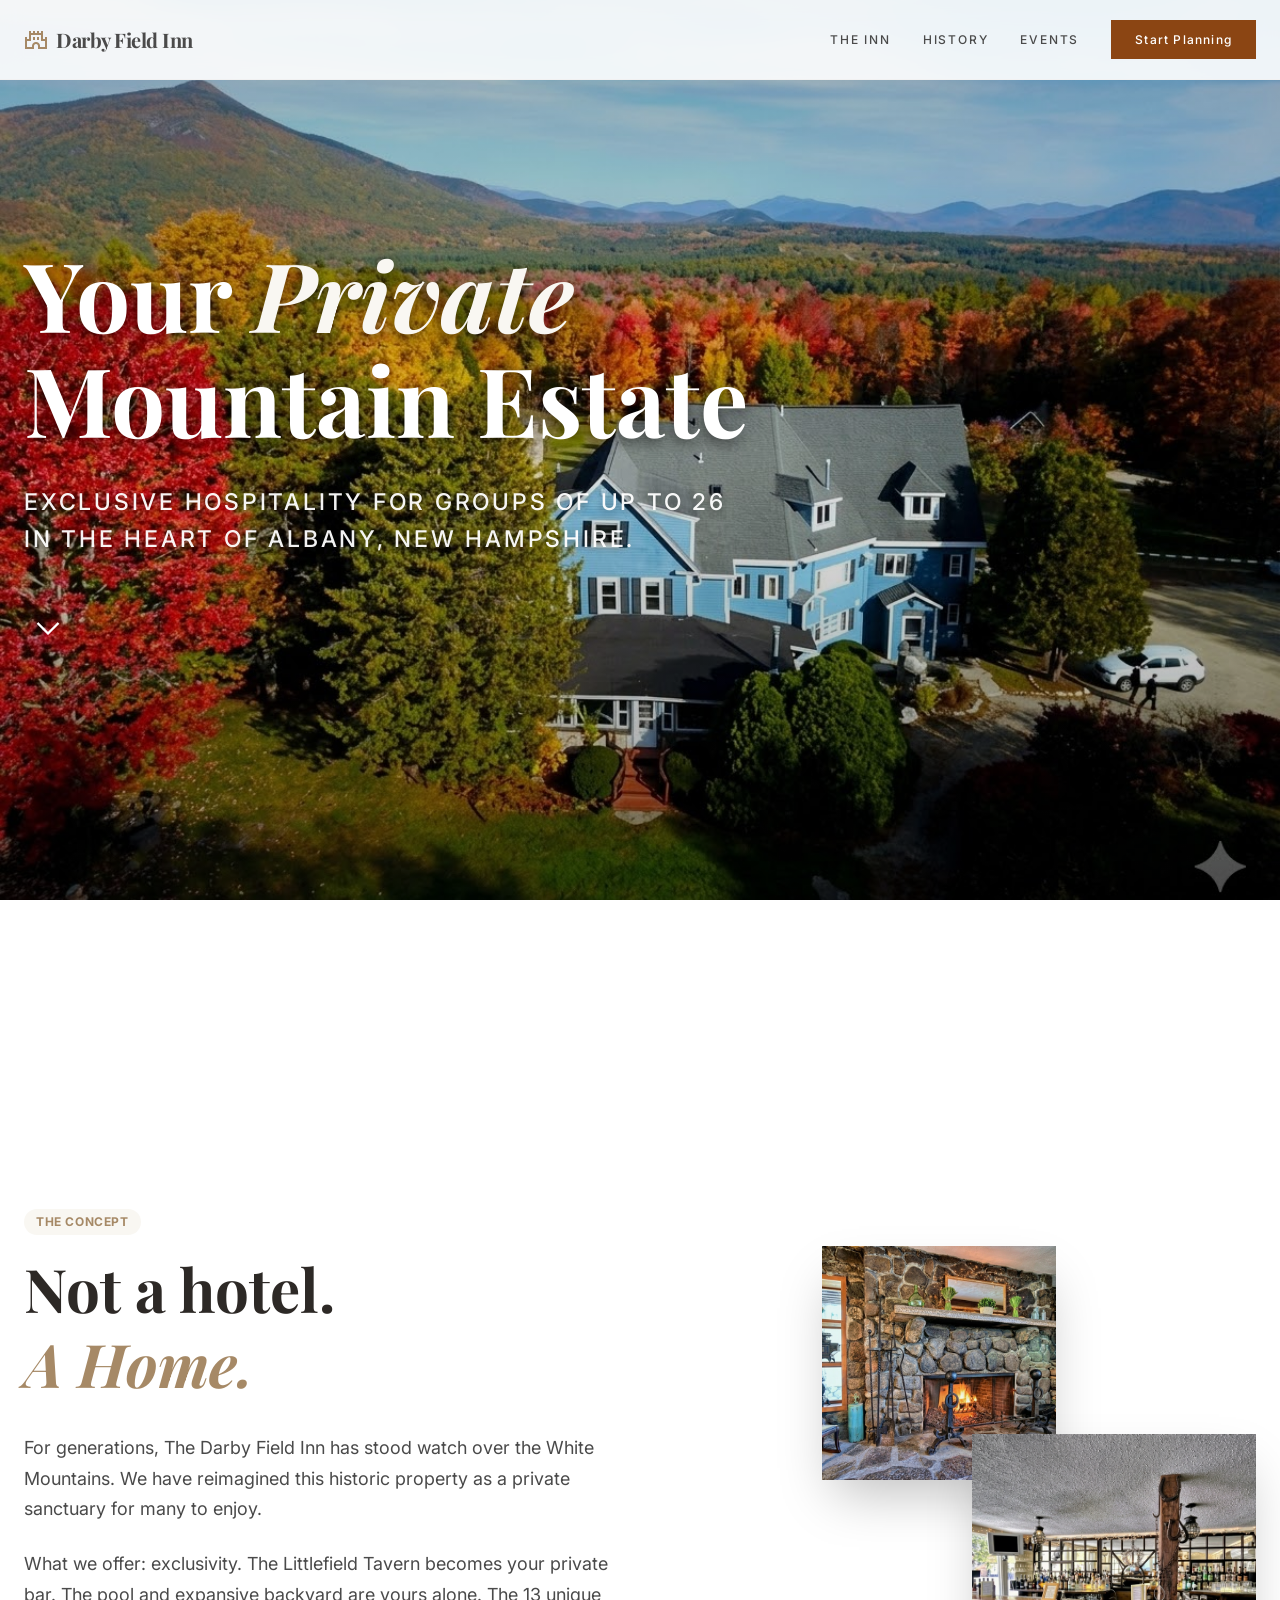
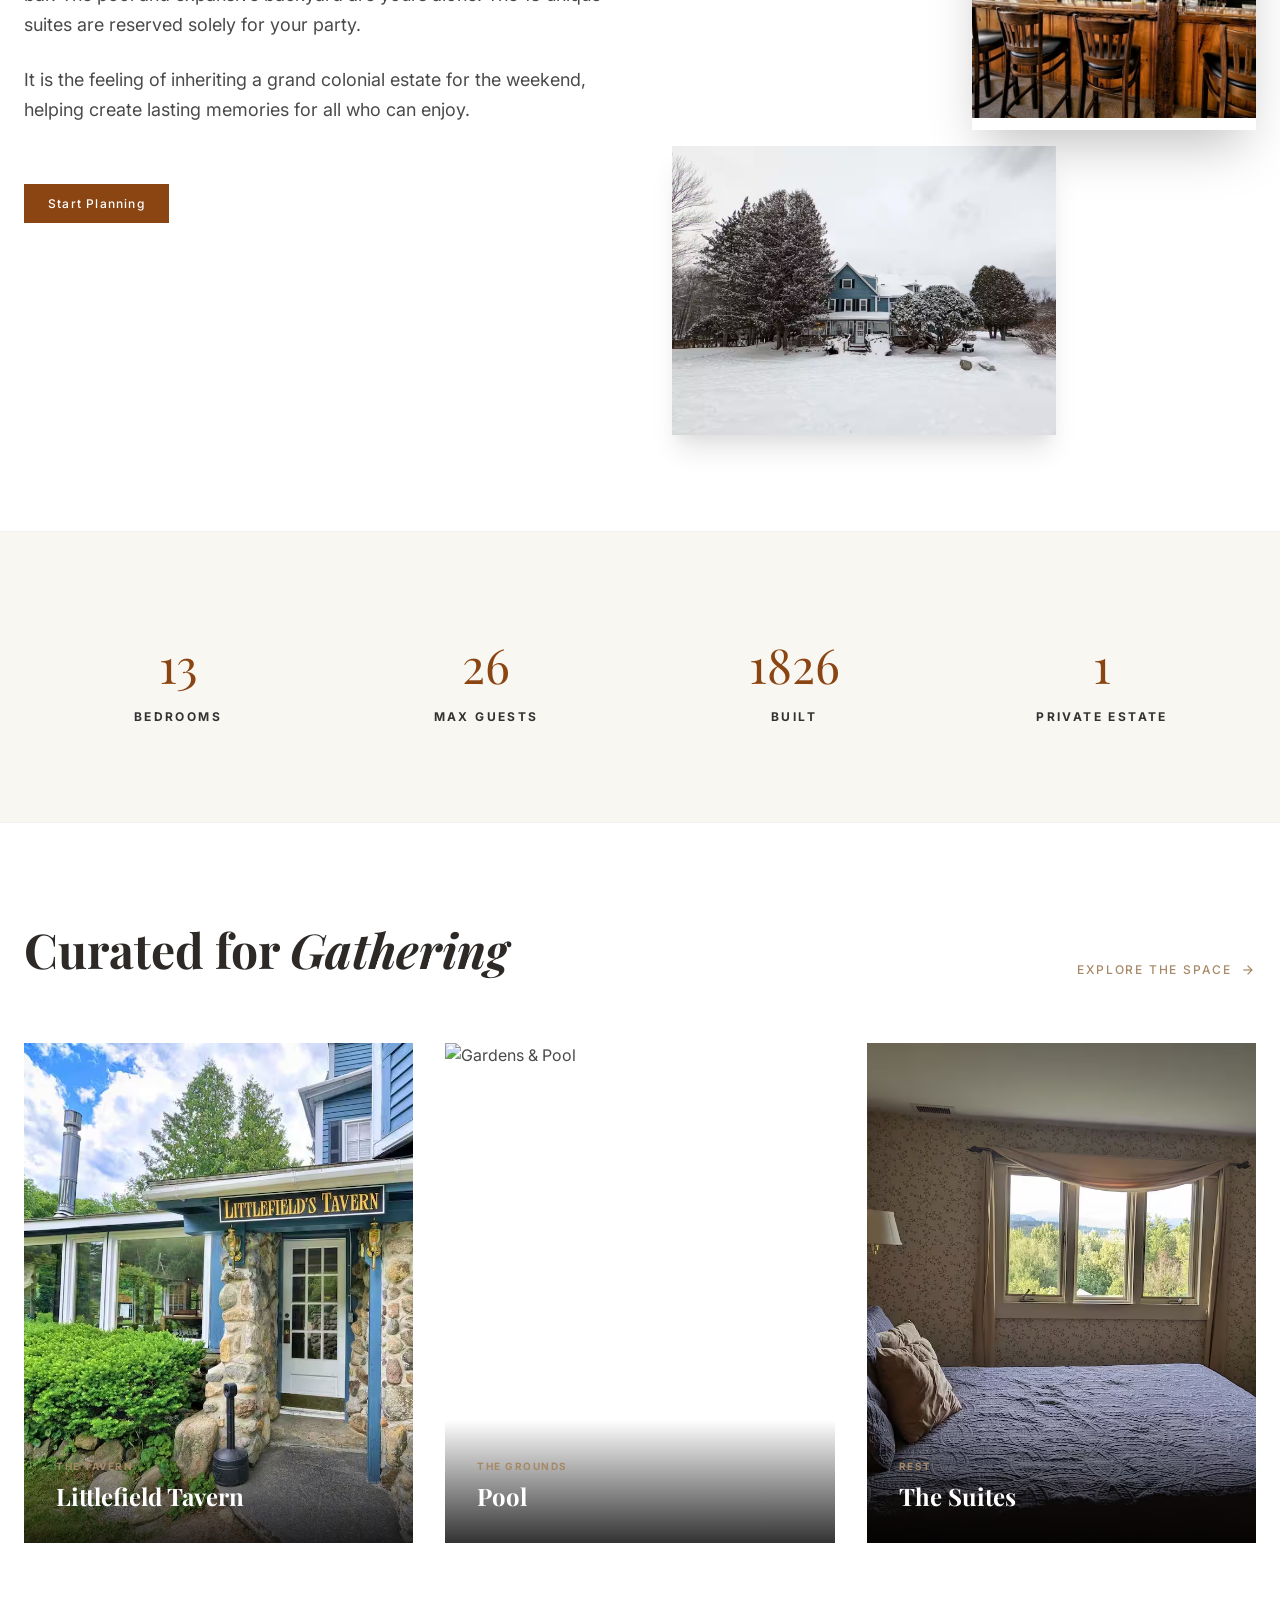
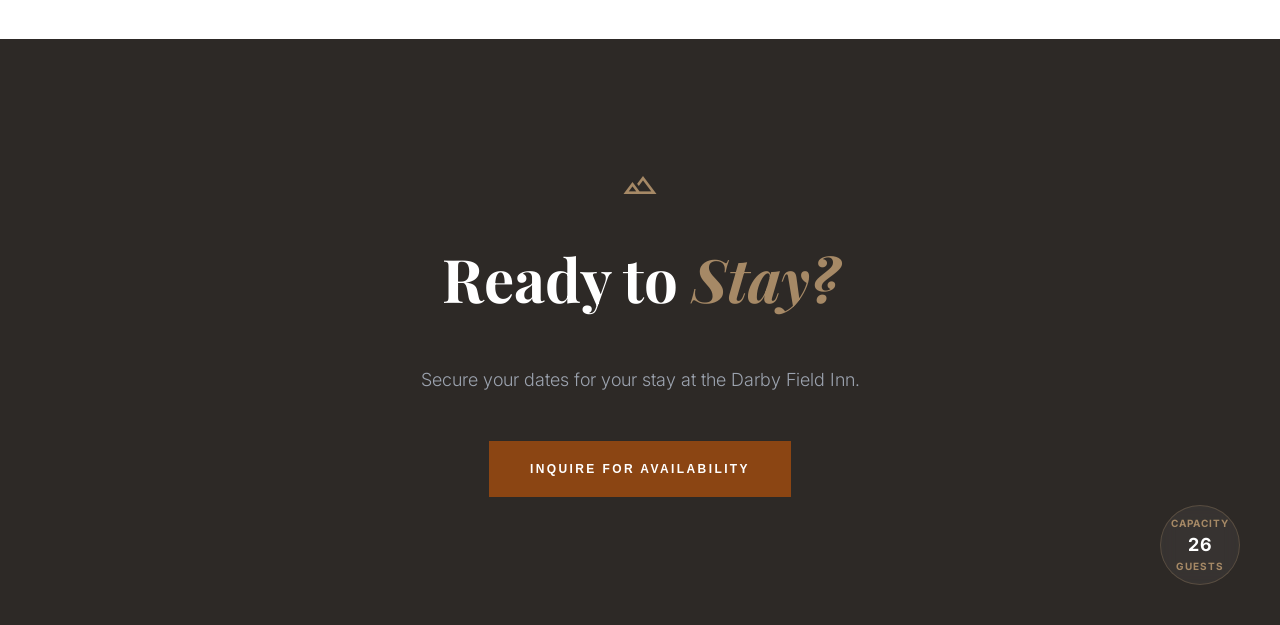
==== Darby Field Inn/index.html @ 7c450e68 "Unzip Darby Field Inn project files" ====
<!DOCTYPE html>
<html lang="en">

<head>
  <meta charset="UTF-8">
  <meta name="viewport" content="width=device-width, initial-scale=1.0">
  <title>Darby Field Inn | Luxury Mountain Retreat</title>
  <meta name="description"
    content="Exclusive hospitality for groups of up to 26 in the heart of Albany, New Hampshire. Your private sanctuary in the White Mountains.">

  <!-- Design System -->
  <link rel="stylesheet" href="design-system/css/index.css">

  <!-- Material Symbols -->
  <link href="https://fonts.googleapis.com/css2?family=Material+Symbols+Outlined:opsz,wght,FILL,GRAD@24,400,0,0"
    rel="stylesheet">

  <style>
    /* Hero specific styles */
    .hero {
      background: url('assets/images/Darby home hero.jpg') no-repeat center center/cover;
      height: 100vh;
      display: flex;
      align-items: center;
      position: relative;
    }

    .hero-content {
      z-index: 2;
    }

    .animate-float {
      animation: float 3s ease-in-out infinite;
    }

    @keyframes float {

      0%,
      100% {
        transform: translateY(0);
      }

      50% {
        transform: translateY(-10px);
      }
    }

    /* Stats Item */
    .stat-item {
      text-align: center;
    }

    .stat-value {
      font-size: var(--font-size-5xl);
      color: var(--color-primary);
      margin-bottom: var(--spacing-2);
      font-family: var(--font-family-display);
    }

    .stat-label {
      font-size: var(--font-size-xs);
      font-weight: var(--font-weight-bold);
      text-transform: uppercase;
      letter-spacing: 0.2em;
      color: var(--color-gray-dark);
    }

    /* Card Image Overlays */
    .card-grid-item {
      position: relative;
      height: 500px;
      overflow: hidden;
    }

    .card-grid-item img {
      width: 100%;
      height: 100%;
      object-fit: cover;
      transition: transform var(--transition-slow);
    }

    .card-grid-item:hover img {
      transform: scale(1.05);
    }

    .card-overlay {
      position: absolute;
      bottom: 0;
      left: 0;
      right: 0;
      padding: var(--spacing-8);
      background: linear-gradient(transparent, rgba(0, 0, 0, 0.8));
      color: var(--color-white);
    }

    /* Capacity Badge */
    .capacity-badge {
      position: absolute;
      bottom: 2.5rem;
      right: 2.5rem;
      width: 5rem;
      height: 5rem;
      border-radius: 9999px;
      border: 1px solid rgba(166, 137, 102, 0.3);
      display: flex;
      flex-direction: column;
      align-items: center;
      justify-content: center;
      background: rgba(255, 255, 255, 0.05);
      backdrop-filter: blur(8px);
      font-size: 10px;
      text-transform: uppercase;
      letter-spacing: 0.1em;
      font-weight: 700;
      z-index: 20;
    }

    .capacity-badge span:not(.number) {
      color: var(--color-estate-gold);
    }

    .capacity-badge .number {
      font-size: 1.125rem;
      font-weight: 700;
      line-height: 1.75rem;
      color: white;
    }
  </style>
</head>

<body>

  <!-- Navigation -->
  <nav class="fixed top-0 w-full z-50 bg-white/90 dark:bg-zinc-900/90 backdrop-blur-sm border-b border-gray-100 dark:border-zinc-800"
    style="position: fixed; top: 0; width: 100%; z-index: 100; background: rgba(255,255,255,0.9); backdrop-filter: blur(10px); border-bottom: 1px solid var(--color-gray-soft); height: 80px;">
    <div class="max-w-7xl mx-auto px-6 h-20 flex items-center justify-between" style="height: 100%; display: flex; align-items: center; justify-content: space-between; max-width: 1280px; margin: 0 auto; padding: 0 1.5rem;">
      <div class="flex items-center gap-2" style="display: flex; align-items: center; gap: 8px;">
        <span class="material-symbols-outlined text-gold">castle</span>
        <span class="font-display text-xl tracking-tight font-bold"
          style="font-family: var(--font-family-display); font-weight: bold; font-size: 1.25rem; letter-spacing: -0.025em;">Darby Field Inn</span>
      </div>
      <div class="hidden md:flex items-center space-x-8 text-xs uppercase tracking-widest font-medium" style="display: flex; align-items: center; gap: 2rem; font-size: 0.75rem; text-transform: uppercase; letter-spacing: 0.1em; font-weight: 500;">
        <a href="Estate%20page/the-estate.html" class="nav-link" style="text-decoration: none; color: inherit; transition: color 0.2s;">The Inn</a>
        <a href="History%20page/history.html" class="nav-link" style="text-decoration: none; color: inherit; transition: color 0.2s;">History</a>
        <a href="Events%20page/events.html" class="nav-link" style="text-decoration: none; color: inherit; transition: color 0.2s;">Events</a>
        <button class="button">Start Planning</button>
      </div>
    </div>
  </nav>

  <!-- Hero Section -->
  <section class="hero">
    <div class="hero-gradient-overlay absolute inset-0"></div>
    <div class="container hero-content text-white">
      <h1
        style="font-family: var(--font-family-display); font-size: 6rem; max-width: 900px; line-height: 1.1; color: var(--color-white); text-shadow: 0 4px 15px rgba(0,0,0,0.6);">
        Your <span class="serif-italic" style="color: var(--color-estate-cream);">Private</span><br>Mountain Estate
      </h1>
      <p class="uppercase-tracking-wide"
        style="font-size: clamp(1.125rem, 1.8vw, 1.5rem); margin-top: var(--spacing-8); max-width: 720px; opacity: 0.95; font-weight: 500; letter-spacing: 0.12em; line-height: 1.6; text-shadow: 0 2px 10px rgba(0,0,0,0.45);">
        Exclusive hospitality for groups of up to 26 in the heart of Albany, New Hampshire.
      </p>
      <div style="margin-top: var(--spacing-12);">
        <span class="material-symbols-outlined animate-float"
          style="font-size: 3rem; font-weight: 300;">expand_more</span>
      </div>
    </div>
  </section>

  <!-- Concept Section -->
  <section class="py-24">
    <div class="container grid lg:grid-cols-2 gap-16 items-center">
      <div>
        <span class="badge" style="margin-bottom: var(--spacing-4);">The Concept</span>
        <h2 style="font-size: var(--font-size-6xl); margin-bottom: var(--spacing-8);">
          Not a hotel.<br><span class="serif-italic text-gold">A Home.</span>
        </h2>
        <div style="color: var(--color-text-body); font-size: var(--font-size-lg); line-height: 1.7;">
          <p style="margin-bottom: var(--spacing-6);">
            For generations, The Darby Field Inn has stood watch over the White Mountains. 
            We have reimagined this historic property as a private sanctuary for many to enjoy.
          </p>
          <p style="margin-bottom: var(--spacing-6);">
            What we offer: exclusivity. The Littlefield Tavern becomes your private bar. 
            The pool and expansive backyard are yours alone. The 13 unique suites are reserved solely for your party.
          </p>
          <p>
            It is the feeling of inheriting a grand colonial estate for the weekend, 
            helping create lasting memories for all who can enjoy.
          </p>
        </div>
        <button class="button" style="margin-top: var(--spacing-10);">Start Planning</button>
      </div>

      <!-- Overlapping Images -->
      <div class="grid grid-cols-12 grid-rows-12 gap-4 h-[600px] relative">
        <div class="col-span-8 row-span-8 overflow-hidden" style="box-shadow: var(--shadow-xl);">
          <img
            src="assets/images/Darby house winter.avif"
            alt="Darby Field Inn in winter">
        </div>
        <div class="col-start-4 col-span-5 row-start-5 row-span-4 z-10 border-8 border-white shadow-2xl">
          <img
            src="assets/images/Darby fireplace new.png"
            alt="Cozy fireplace detail">
        </div>
        <div class="col-start-7 col-span-6 row-start-8 row-span-5 z-20 border-8 border-white shadow-2xl">
          <img
            src="assets/images/Darby tavern bar new.png"
            alt="The Littlefield Tavern bar">
        </div>
      </div>
    </div>
  </section>

  <!-- Stats Section -->
  <section class="py-24"
    style="background-color: var(--color-estate-cream); border-top: 1px solid var(--color-gray-soft); border-bottom: 1px solid var(--color-gray-soft);">
    <div class="container grid grid-cols-4 gap-12">
      <div class="stat-item">
        <div class="stat-value">13</div>
        <div class="stat-label">Bedrooms</div>
      </div>
      <div class="stat-item">
        <div class="stat-value">26</div>
        <div class="stat-label">Max Guests</div>
      </div>
      <div class="stat-item">
        <div class="stat-value">1826</div>
        <div class="stat-label">Built</div>
      </div>
      <div class="stat-item">
        <div class="stat-value">1</div>
        <div class="stat-label">Private Estate</div>
      </div>
    </div>
  </section>

  <!-- Spaces Section -->
  <section class="py-24">
    <div class="container">
      <div
        style="display: flex; align-items: flex-end; justify-content: space-between; margin-bottom: var(--spacing-16);">
        <h2 style="font-size: var(--font-size-5xl);">Curated for <span class="serif-italic">Gathering</span></h2>
        <a href="Estate%20page/the-estate.html" class="nav-link"
          style="display: flex; align-items: center; gap: 8px; color: var(--color-estate-gold);">
          Explore the Space
          <span class="material-symbols-outlined" style="font-size: 1rem;">arrow_forward</span>
        </a>
      </div>

      <div class="grid grid-cols-1 lg:grid-cols-3 gap-8">
        <!-- Tavern -->
        <div class="card-grid-item">
          <img
            src="assets/images/Darby Tavern.avif"
            alt="Littlefield Tavern">
          <div class="card-overlay">
            <span class="uppercase-tracking"
              style="font-size: 10px; color: var(--color-estate-gold); font-weight: bold;">The Tavern</span>
            <h3 style="color: white; font-size: var(--font-size-2xl); margin-top: 5px;">Littlefield Tavern</h3>
          </div>
        </div>

        <!-- Grounds -->
        <div class="card-grid-item">
          <img
            src="assets/images/Darby Pool.png"
            alt="Gardens & Pool">
          <div class="card-overlay">
            <span class="uppercase-tracking"
              style="font-size: 10px; color: var(--color-estate-gold); font-weight: bold;">The Grounds</span>
            <h3 style="color: white; font-size: var(--font-size-2xl); margin-top: 5px;">Pool</h3>
          </div>
        </div>

        <!-- Suites -->
        <div class="card-grid-item">
          <img
            src="assets/images/Darby Bedroom.avif"
            alt="The Suites">
          <div class="card-overlay">
            <span class="uppercase-tracking"
              style="font-size: 10px; color: var(--color-estate-gold); font-weight: bold;">Rest</span>
            <h3 style="color: white; font-size: var(--font-size-2xl); margin-top: 5px;">The Suites</h3>
          </div>
        </div>
      </div>
    </div>
  </section>

  <!-- Footer -->
  <footer class="py-32 relative overflow-hidden" style="background-color: var(--color-estate-brown); color: white; display: flex; justify-content: center; align-items: center; text-align: center;">
    <div class="relative z-10" style="max-width: 48rem; width: 100%; padding-left: 1.5rem; padding-right: 1.5rem; display: flex; flex-direction: column; align-items: center;">
      <div style="margin-bottom: 2rem;">
        <span class="material-symbols-outlined text-4xl text-gold" style="font-size: 2.25rem; color: var(--color-estate-gold);">landscape</span>
      </div>
      <h2 class="font-display leading-tight" style="font-size: clamp(3rem, 5vw, 3.75rem); margin-bottom: 2rem; color: white; text-align: center;">
        Ready to <span class="serif-italic" style="color: var(--color-estate-gold);">Stay?</span>
      </h2>
      <p style="color: #9CA3AF; margin-bottom: 3rem; font-size: 1.125rem; font-weight: 300; font-family: var(--font-family-sans); text-align: center; max-width: 42rem;">
        Secure your dates for your stay at the Darby Field Inn.
      </p>
      <button class="hover:bg-opacity-90 transition-all" 
              style="background-color: var(--color-primary); color: white; padding: 1.25rem 2.5rem; border: 1px solid var(--color-primary); font-size: 0.75rem; font-weight: 700; text-transform: uppercase; letter-spacing: 0.2em; cursor: pointer;">
        Inquire for Availability
      </button>
    </div>

    <div class="capacity-badge">
      <span>Capacity</span>
      <span class="number">26</span>
      <span>Guests</span>
    </div>
  </footer>

</body>

</html>
---- Darby Field Inn/design-system/css/index.css ----
@import 'tokens.css';
@import 'typography.css';
@import 'layout.css';
@import 'components.css';

/* Global Styles */
* {
    box-sizing: border-box;
}

body {
    margin: 0;
    padding: 0;
    background-color: var(--color-white);
}

img {
    max-width: 100%;
    display: block;
}

a {
    text-decoration: none;
    color: inherit;
}

/* Custom Base Styles */
section {
    position: relative;
}

.hero-gradient-overlay {
    background: linear-gradient(to bottom, rgba(0, 0, 0, 0.3) 0%, rgba(0, 0, 0, 0.1) 50%, rgba(0, 0, 0, 0.4) 100%);
}

.text-white {
    color: var(--color-white);
}

.text-gold {
    color: var(--color-estate-gold);
}

.text-cream {
    color: var(--color-estate-cream);
}

.bg-cream {
    background-color: var(--color-estate-cream);
}

.bg-dark {
    background-color: var(--color-black);
}

.border-gold {
    border-color: var(--color-estate-gold);
}

.z-10 {
    z-index: 10;
}

.z-20 {
    z-index: 20;
}

.z-50 {
    z-index: 50;
}

.pt-20 {
    padding-top: 5rem;
}

.pb-24 {
    padding-bottom: 6rem;
}

.py-24 {
    padding-top: 6rem;
    padding-bottom: 6rem;
}

.py-32 {
    padding-top: 8rem;
    padding-bottom: 8rem;
}

.gap-16 {
    gap: 4rem;
}

.gap-8 {
    gap: 2rem;
}

.gap-4 {
    gap: 1rem;
}

.grid-cols-12 {
    grid-template-columns: repeat(12, 1fr);
}

.grid-rows-12 {
    grid-template-rows: repeat(12, 1fr);
}

.col-span-8 {
    grid-column: span 8 / span 8;
}

.col-span-5 {
    grid-column: span 5 / span 5;
}

.col-span-6 {
    grid-column: span 6 / span 6;
}

.row-span-8 {
    grid-row: span 8 / span 8;
}

.row-span-4 {
    grid-row: span 4 / span 4;
}

.row-span-5 {
    grid-row: span 5 / span 5;
}

.col-start-4 {
    grid-column-start: 4;
}

.col-start-7 {
    grid-column-start: 7;
}

.row-start-5 {
    grid-row-start: 5;
}

.row-start-8 {
    grid-row-start: 8;
}

.shadow-2xl {
    box-shadow: var(--shadow-2xl);
}

.border-8 {
    border-width: 8px;
}

.border-white {
    border-color: var(--color-white);
}
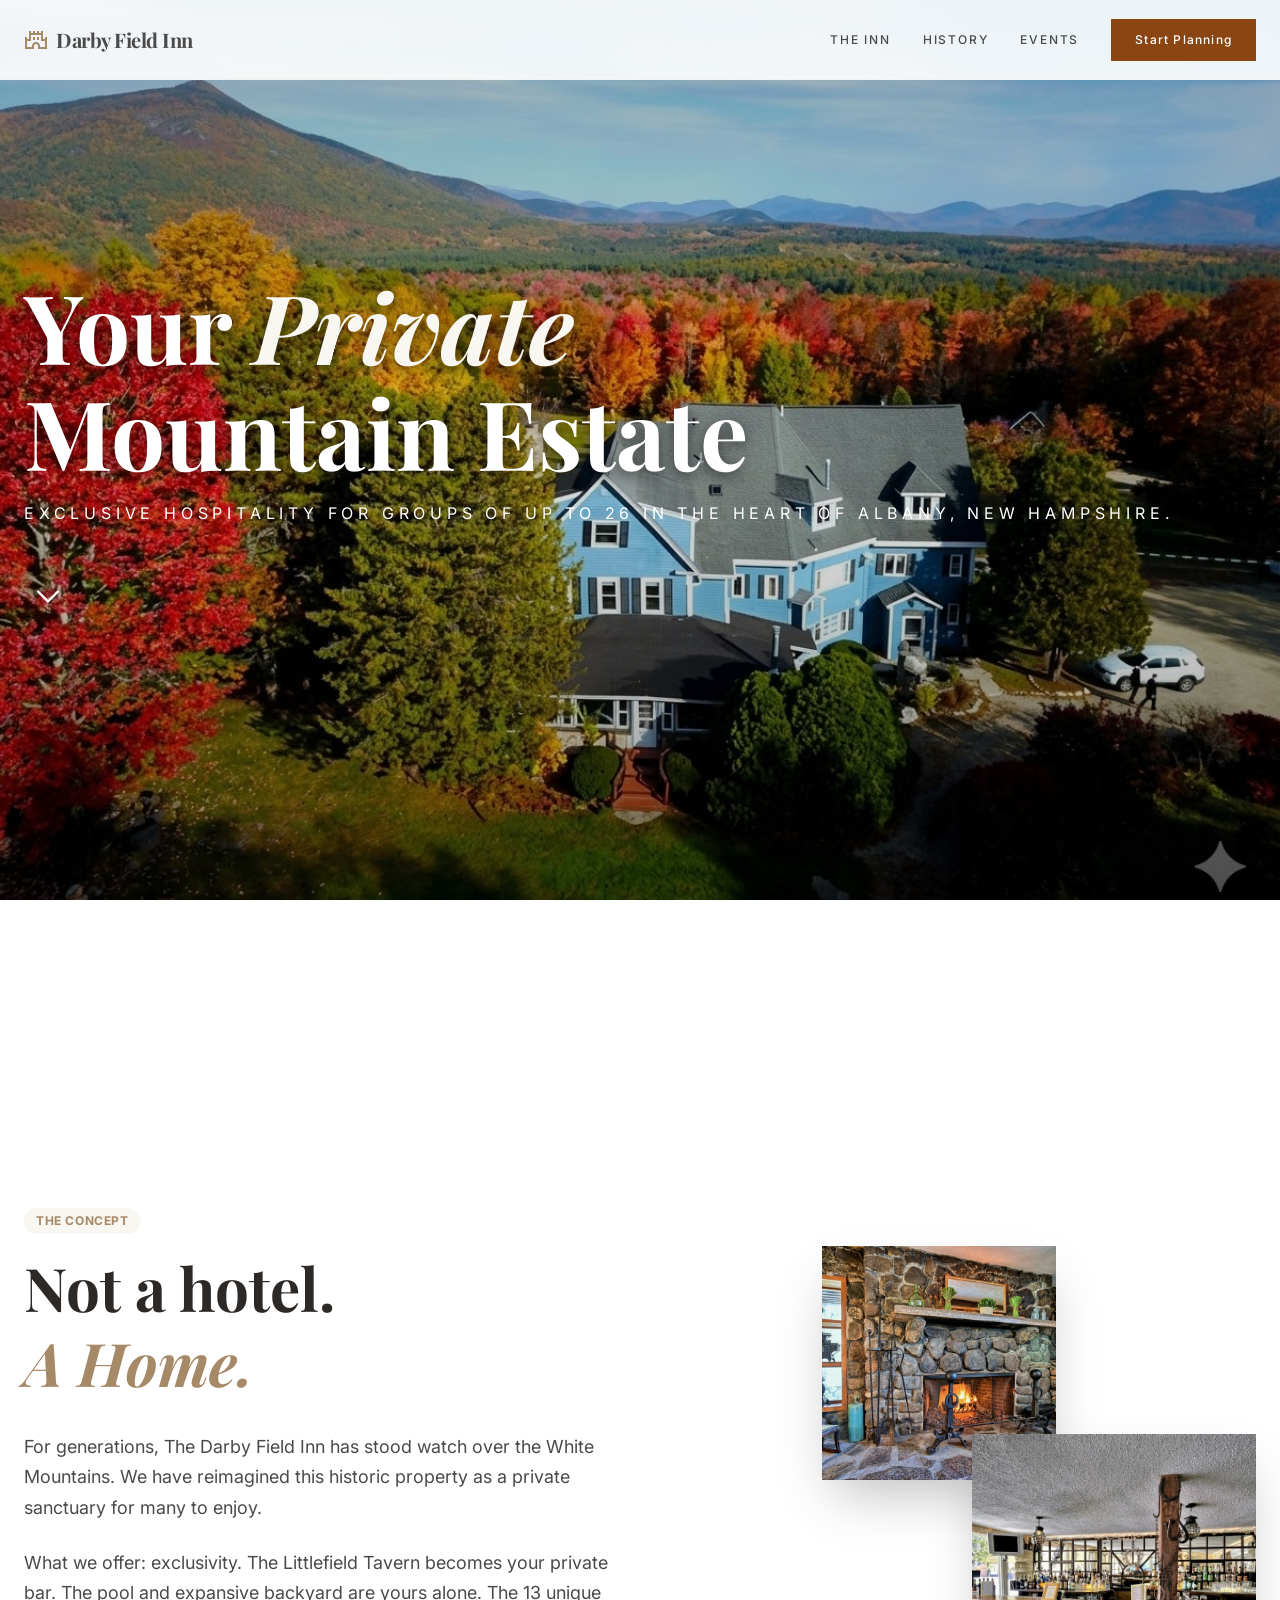
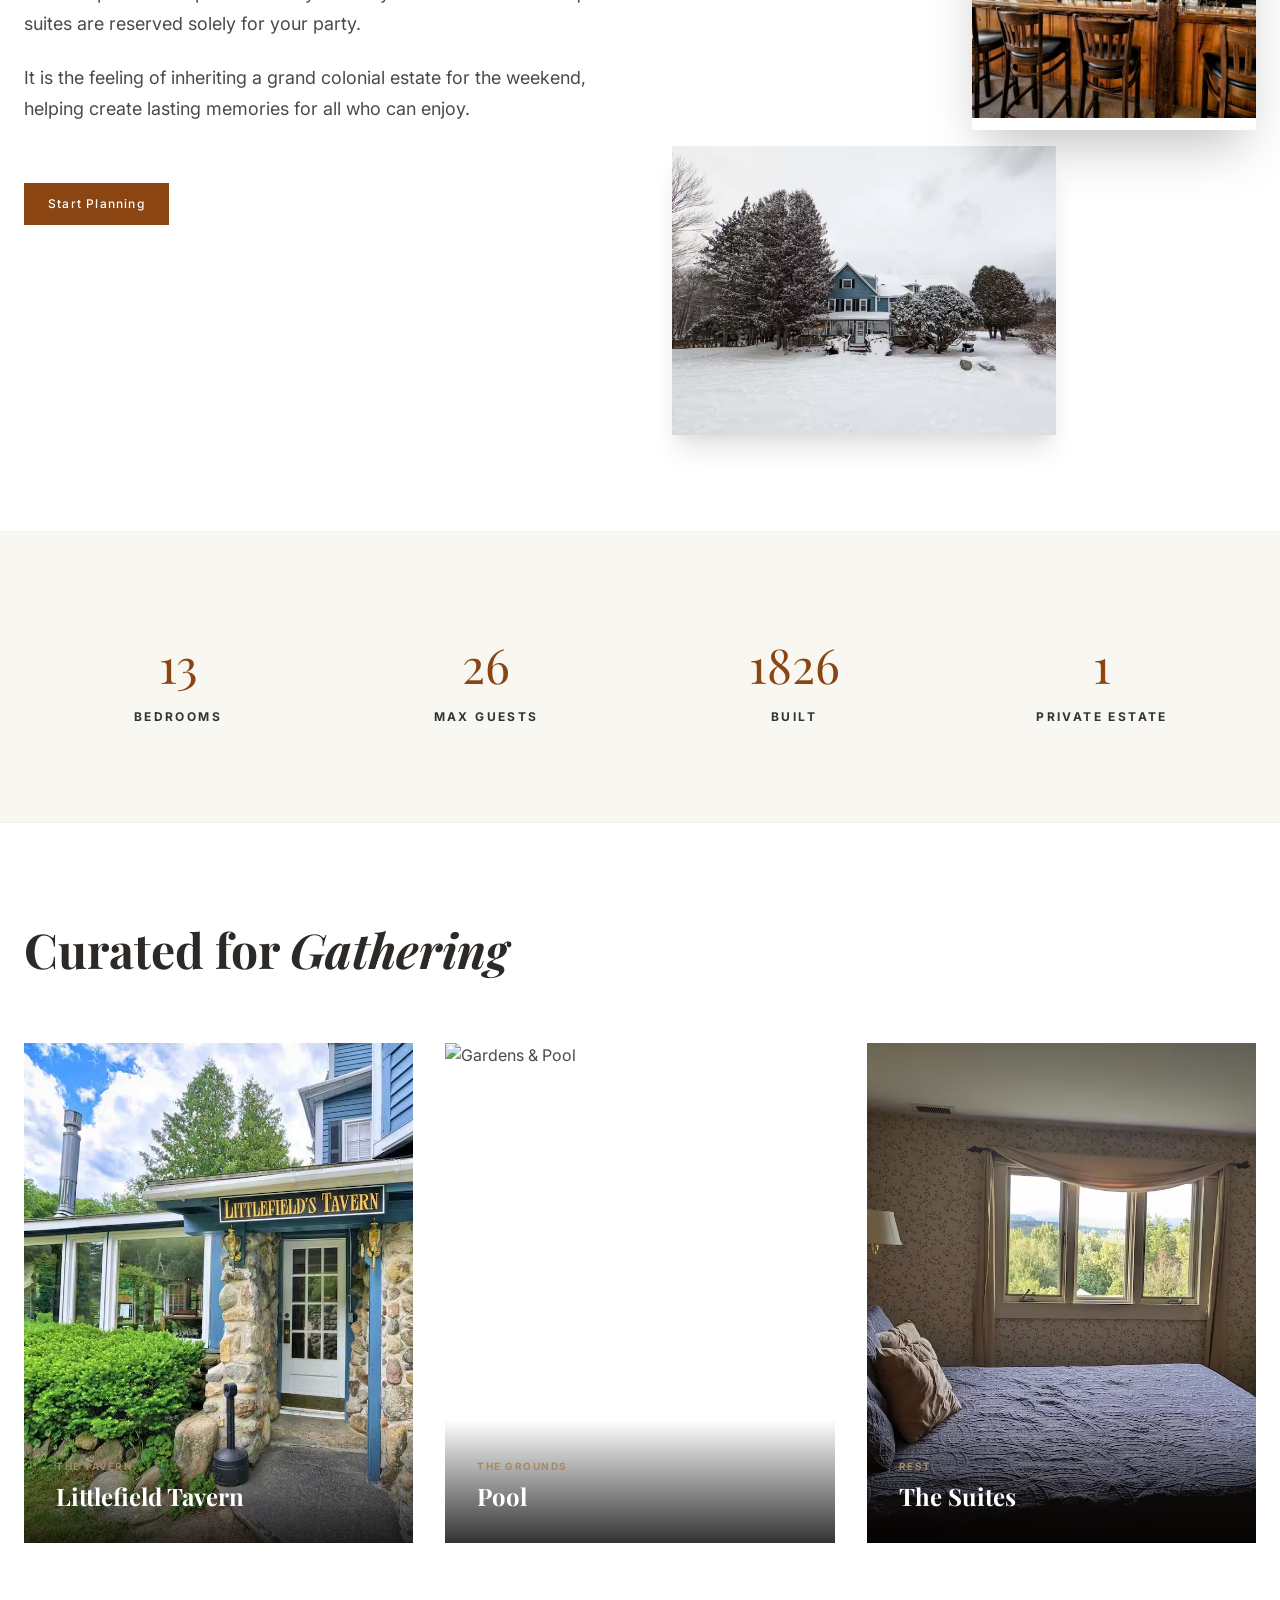
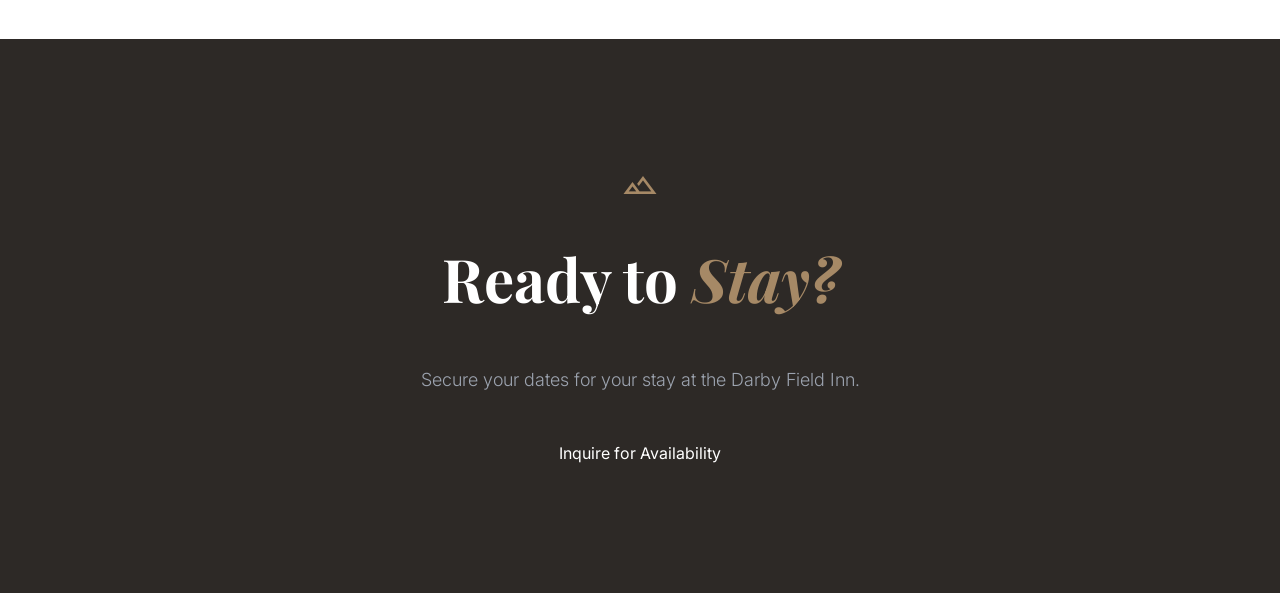
==== commit 57ca2f4a: "Align inn page links and CTA/button behavior for homepage" ====
--- a/Darby Field Inn/index.html
+++ b/Darby Field Inn/index.html
@@ -93,38 +93,6 @@
       color: var(--color-white);
     }
 
-    /* Capacity Badge */
-    .capacity-badge {
-      position: absolute;
-      bottom: 2.5rem;
-      right: 2.5rem;
-      width: 5rem;
-      height: 5rem;
-      border-radius: 9999px;
-      border: 1px solid rgba(166, 137, 102, 0.3);
-      display: flex;
-      flex-direction: column;
-      align-items: center;
-      justify-content: center;
-      background: rgba(255, 255, 255, 0.05);
-      backdrop-filter: blur(8px);
-      font-size: 10px;
-      text-transform: uppercase;
-      letter-spacing: 0.1em;
-      font-weight: 700;
-      z-index: 20;
-    }
-
-    .capacity-badge span:not(.number) {
-      color: var(--color-estate-gold);
-    }
-
-    .capacity-badge .number {
-      font-size: 1.125rem;
-      font-weight: 700;
-      line-height: 1.75rem;
-      color: white;
-    }
   </style>
 </head>
 
@@ -143,7 +111,8 @@
         <a href="Estate%20page/the-estate.html" class="nav-link" style="text-decoration: none; color: inherit; transition: color 0.2s;">The Inn</a>
         <a href="History%20page/history.html" class="nav-link" style="text-decoration: none; color: inherit; transition: color 0.2s;">History</a>
         <a href="Events%20page/events.html" class="nav-link" style="text-decoration: none; color: inherit; transition: color 0.2s;">Events</a>
-        <button class="button">Start Planning</button>
+        <a class="button" href="https://www.airbnb.com/rooms/709580059103925346?source_impression_id=p3_1774135231_P3nJDFWGolF8yGQc"
+          target="_blank" rel="noopener noreferrer">Start Planning</a>
       </div>
     </div>
   </nav>
@@ -156,10 +125,11 @@
         style="font-family: var(--font-family-display); font-size: 6rem; max-width: 900px; line-height: 1.1; color: var(--color-white); text-shadow: 0 4px 15px rgba(0,0,0,0.6);">
         Your <span class="serif-italic" style="color: var(--color-estate-cream);">Private</span><br>Mountain Estate
       </h1>
-      <p class="uppercase-tracking-wide"
-        style="font-size: clamp(1.125rem, 1.8vw, 1.5rem); margin-top: var(--spacing-8); max-width: 720px; opacity: 0.95; font-weight: 500; letter-spacing: 0.12em; line-height: 1.6; text-shadow: 0 2px 10px rgba(0,0,0,0.45);">
-        Exclusive hospitality for groups of up to 26 in the heart of Albany, New Hampshire.
-      </p>
+      <div class="hero-copy-panel">
+        <p class="hero-copy uppercase-tracking-wide">
+          Exclusive hospitality for groups of up to 26 in the heart of Albany, New Hampshire.
+        </p>
+      </div>
       <div style="margin-top: var(--spacing-12);">
         <span class="material-symbols-outlined animate-float"
           style="font-size: 3rem; font-weight: 300;">expand_more</span>
@@ -189,7 +159,8 @@
             helping create lasting memories for all who can enjoy.
           </p>
         </div>
-        <button class="button" style="margin-top: var(--spacing-10);">Start Planning</button>
+        <a class="button" href="https://www.airbnb.com/rooms/709580059103925346?source_impression_id=p3_1774135231_P3nJDFWGolF8yGQc"
+          target="_blank" rel="noopener noreferrer" style="margin-top: var(--spacing-10);">Start Planning</a>
       </div>
 
       <!-- Overlapping Images -->
@@ -242,11 +213,6 @@
       <div
         style="display: flex; align-items: flex-end; justify-content: space-between; margin-bottom: var(--spacing-16);">
         <h2 style="font-size: var(--font-size-5xl);">Curated for <span class="serif-italic">Gathering</span></h2>
-        <a href="Estate%20page/the-estate.html" class="nav-link"
-          style="display: flex; align-items: center; gap: 8px; color: var(--color-estate-gold);">
-          Explore the Space
-          <span class="material-symbols-outlined" style="font-size: 1rem;">arrow_forward</span>
-        </a>
       </div>
 
       <div class="grid grid-cols-1 lg:grid-cols-3 gap-8">
@@ -263,7 +229,7 @@
         </div>
 
         <!-- Grounds -->
-        <div class="card-grid-item">
+        <a href="Estate%20page/the-estate.html" class="card-grid-item block" aria-label="Visit The Inn">
           <img
             src="assets/images/Darby Pool.png"
             alt="Gardens & Pool">
@@ -272,10 +238,10 @@
               style="font-size: 10px; color: var(--color-estate-gold); font-weight: bold;">The Grounds</span>
             <h3 style="color: white; font-size: var(--font-size-2xl); margin-top: 5px;">Pool</h3>
           </div>
-        </div>
+        </a>
 
         <!-- Suites -->
-        <div class="card-grid-item">
+        <a href="Estate%20page/the-estate.html" class="card-grid-item block" aria-label="Visit The Inn">
           <img
             src="assets/images/Darby Bedroom.avif"
             alt="The Suites">
@@ -284,7 +250,7 @@
               style="font-size: 10px; color: var(--color-estate-gold); font-weight: bold;">Rest</span>
             <h3 style="color: white; font-size: var(--font-size-2xl); margin-top: 5px;">The Suites</h3>
           </div>
-        </div>
+        </a>
       </div>
     </div>
   </section>
@@ -301,19 +267,14 @@
       <p style="color: #9CA3AF; margin-bottom: 3rem; font-size: 1.125rem; font-weight: 300; font-family: var(--font-family-sans); text-align: center; max-width: 42rem;">
         Secure your dates for your stay at the Darby Field Inn.
       </p>
-      <button class="hover:bg-opacity-90 transition-all" 
-              style="background-color: var(--color-primary); color: white; padding: 1.25rem 2.5rem; border: 1px solid var(--color-primary); font-size: 0.75rem; font-weight: 700; text-transform: uppercase; letter-spacing: 0.2em; cursor: pointer;">
+      <a href="https://www.airbnb.com/rooms/709580059103925346?source_impression_id=p3_1774135231_P3nJDFWGolF8yGQc"
+        class="hover:bg-opacity-90 transition-all footer-cta-btn" target="_blank" rel="noopener noreferrer">
         Inquire for Availability
-      </button>
-    </div>
-
-    <div class="capacity-badge">
-      <span>Capacity</span>
-      <span class="number">26</span>
-      <span>Guests</span>
-    </div>
+      </a>
+    </div>
+
   </footer>
 
 </body>
 
-</html>+</html>
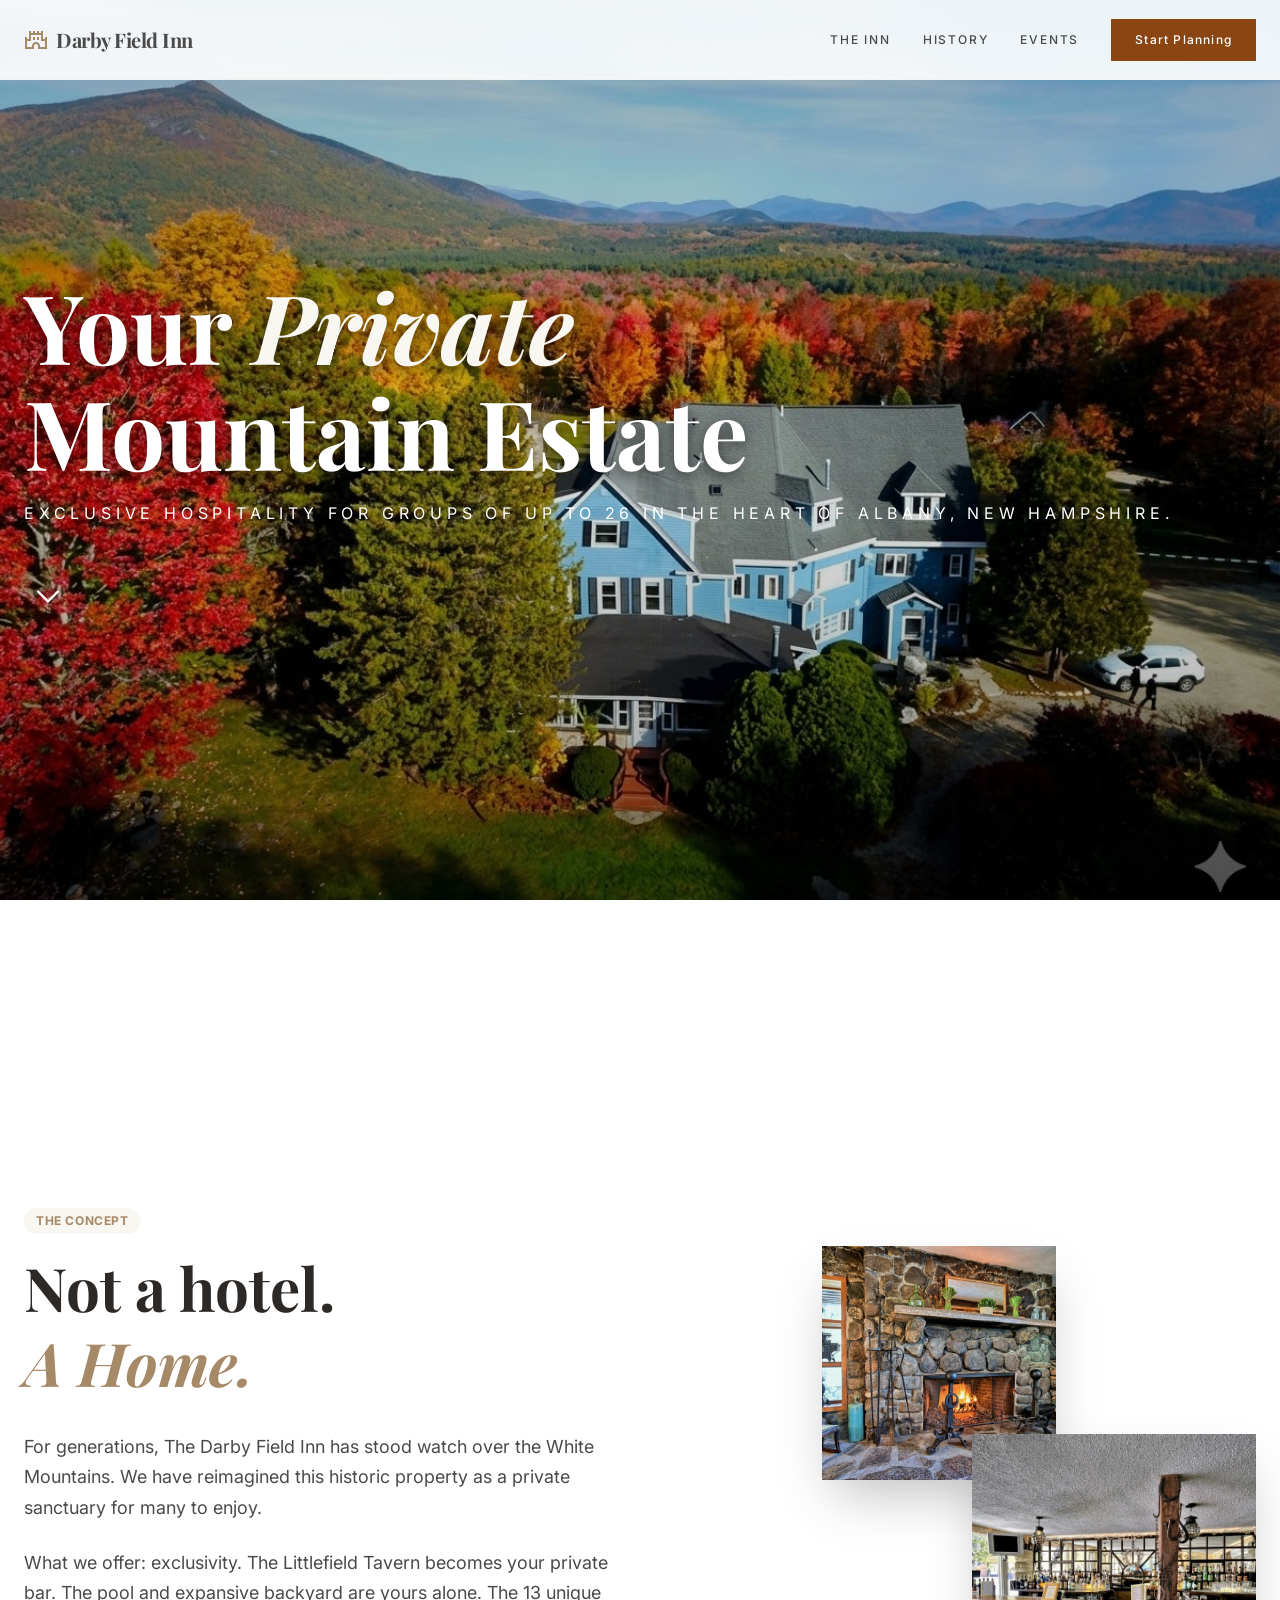
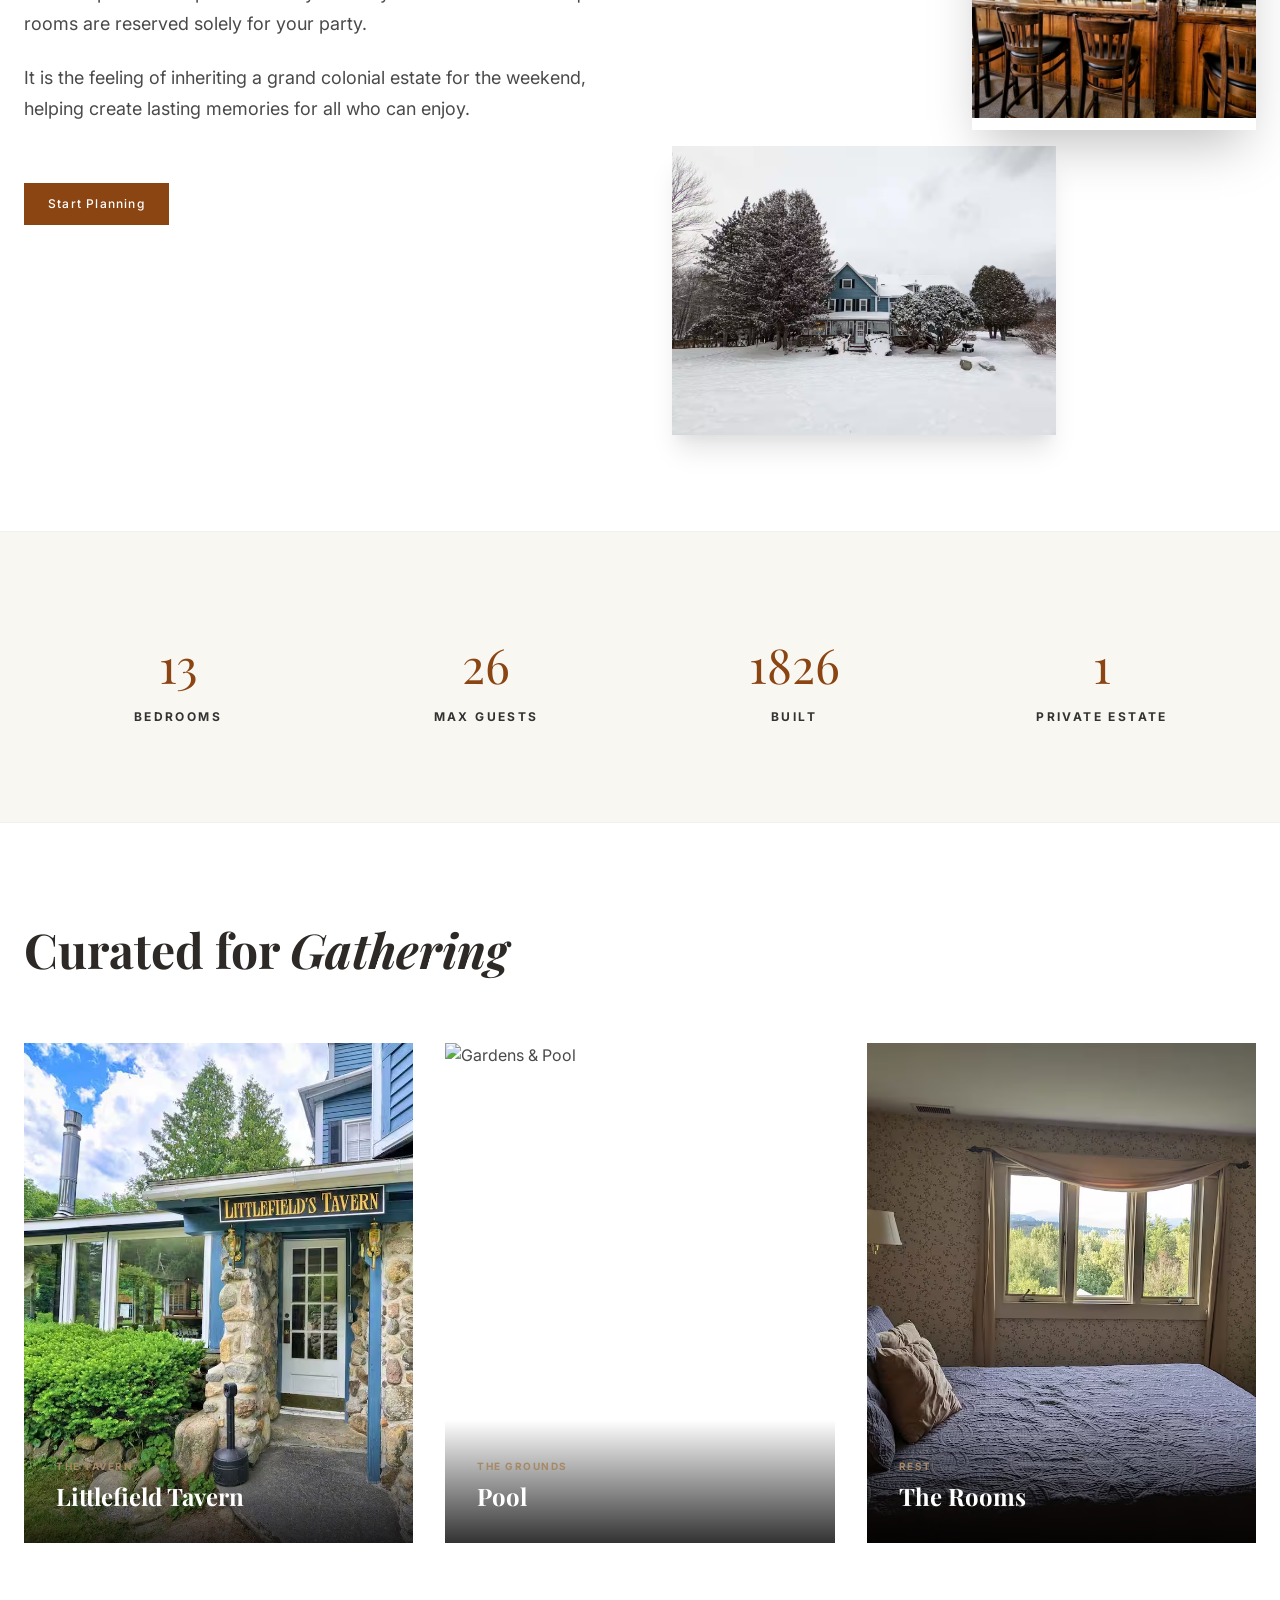
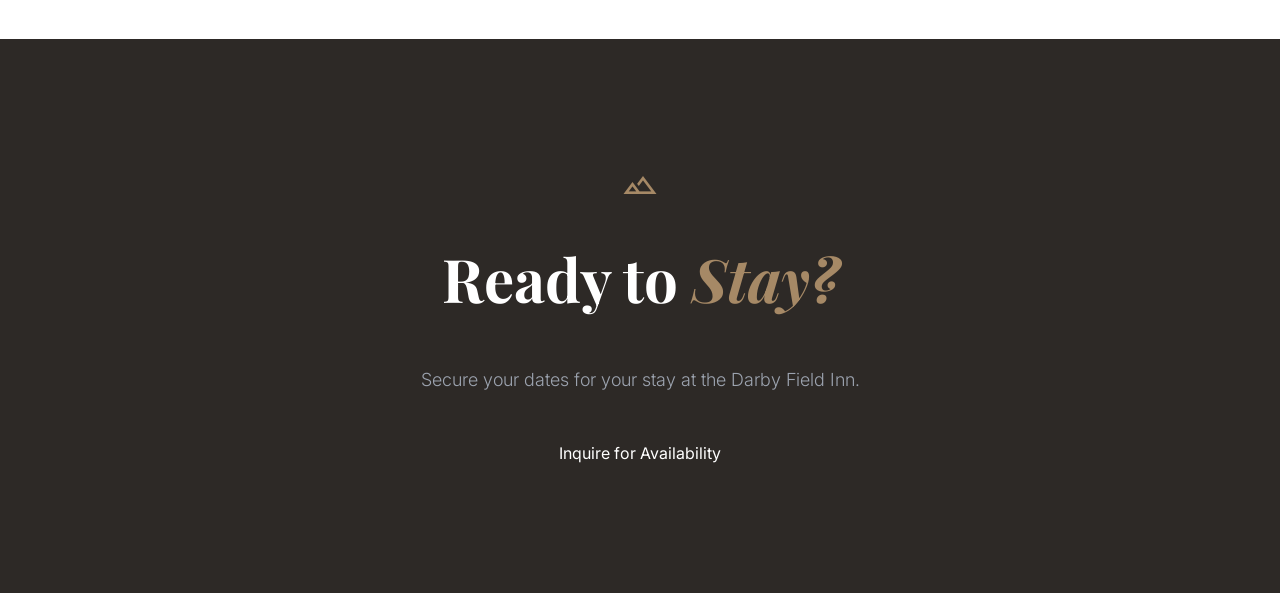
==== commit 9ca643a3: "Replace 'suites' with 'rooms' across the site" ====
--- a/Darby Field Inn/index.html
+++ b/Darby Field Inn/index.html
@@ -152,7 +152,7 @@
           </p>
           <p style="margin-bottom: var(--spacing-6);">
             What we offer: exclusivity. The Littlefield Tavern becomes your private bar. 
-            The pool and expansive backyard are yours alone. The 13 unique suites are reserved solely for your party.
+            The pool and expansive backyard are yours alone. The 13 unique rooms are reserved solely for your party.
           </p>
           <p>
             It is the feeling of inheriting a grand colonial estate for the weekend, 
@@ -240,15 +240,15 @@
           </div>
         </a>
 
-        <!-- Suites -->
+        <!-- Rooms -->
         <a href="Estate%20page/the-estate.html" class="card-grid-item block" aria-label="Visit The Inn">
           <img
             src="assets/images/Darby Bedroom.avif"
-            alt="The Suites">
+            alt="The Rooms">
           <div class="card-overlay">
             <span class="uppercase-tracking"
               style="font-size: 10px; color: var(--color-estate-gold); font-weight: bold;">Rest</span>
-            <h3 style="color: white; font-size: var(--font-size-2xl); margin-top: 5px;">The Suites</h3>
+            <h3 style="color: white; font-size: var(--font-size-2xl); margin-top: 5px;">The Rooms</h3>
           </div>
         </a>
       </div>
